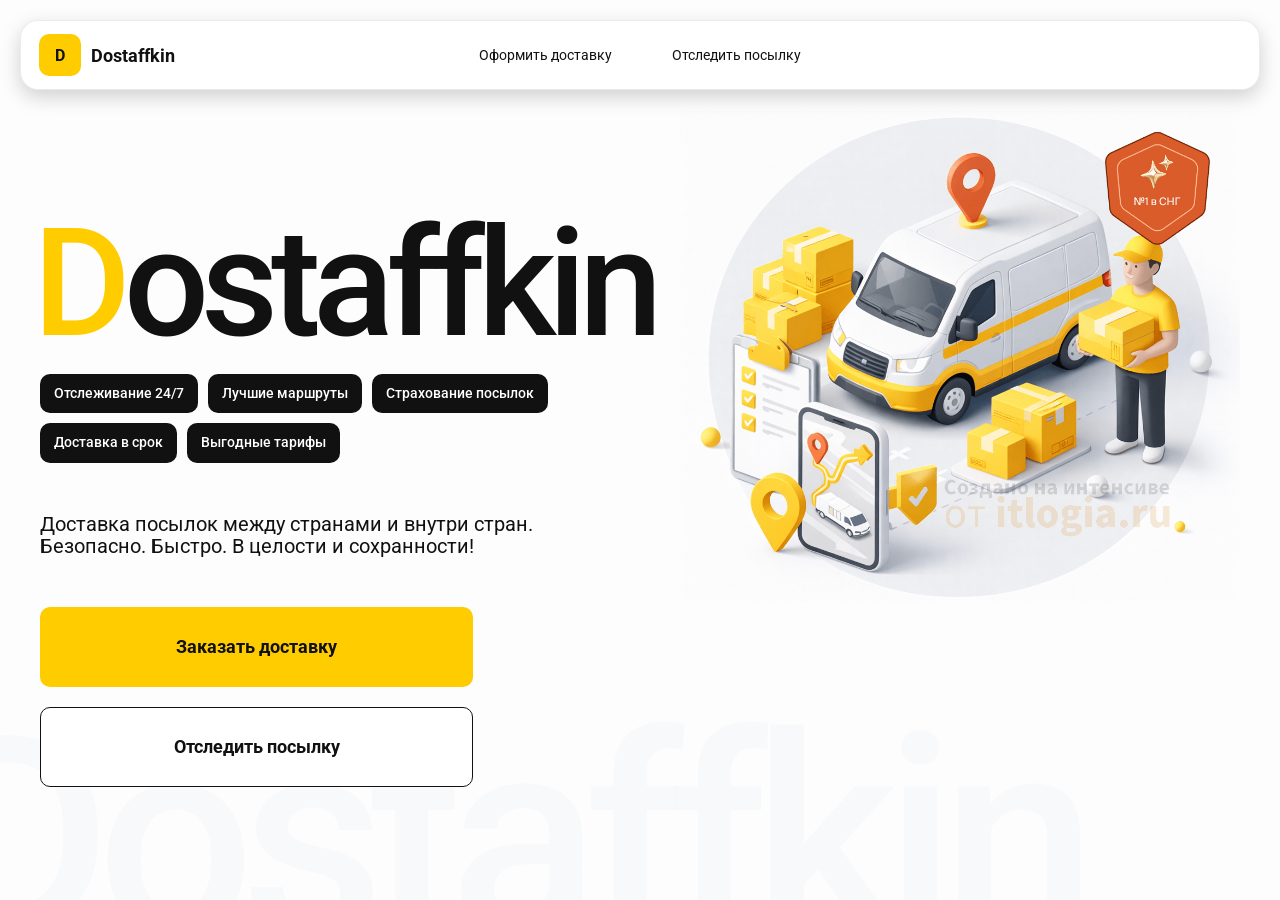
==== index.html @ ee41ed04 "homework 2" ====
<!doctype html>
<html lang="ru">
<head>
  <meta charset="utf-8"/>
  <meta name="viewport" content="width=device-width,initial-scale=1,maximum-scale=1,user-scalable=0"/>
  <title>Dostaffkin — Доставка посылок между странами и внутри стран. Безопасно. Быстро. В целости и сохранности!</title>
  <link rel="stylesheet" href="styles/base.css"/>
  <link rel="stylesheet" href="styles/base_adaptive.css"/>
  <link rel="stylesheet" href="styles/index.css"/>
  <link rel="stylesheet" href="styles/index_adaptive.css"/>
</head>
<body>
  <div class="container">
    <header class="header">
      <a class="header-brand" href="#">
        <div class="header-logo">D</div>
        <div class="header-title">Dostaffkin</div>
      </a>
      <nav class="header-menu">
        <a class="header-link" href="#">Оформить <span>доставку</span></a>
        <a class="header-link" href="#">Отследить <span>посылку</span></a>
      </nav>
    </header>

    <main class="main">
      <section class="main-info">
        <div class="main-title">
          <span>D</span>ostaffkin
        </div>
        <div class="main-features">
          <div class="main-feature">Отслеживание 24/7</div>
          <div class="main-feature">Лучшие маршруты</div>
          <div class="main-feature">Страхование посылок</div>
          <div class="main-feature">Доставка в срок</div>
          <div class="main-feature">Выгодные тарифы</div>
        </div>

        <div class="main-description">
          Доставка посылок между странами и внутри стран.
          Безопасно. Быстро. В целости и сохранности!
        </div>
        <div class="main-actions">
          <a class="button" type="button" href="./order.html">Заказать доставку</a>
          <a class="button button-white" type="button" href="./track.html">Отследить посылку</a>
        </div>
      </section>
      <div class="main-title-ghost">Dostaffkin</div>

      <section class="main-image">
        <img src="images/main-image.png" alt="Main image"/>
      </section>
    </main>
  </div>


</body>
</html>
---- styles/base.css ----
*, *::before, *::after {
    box-sizing: border-box;
}

@font-face {
    font-family: "Roboto";
    src: url("../fonts/Roboto-Regular.ttf");
    font-weight: normal;
}

@font-face {
    font-family: "Roboto";
    src: url("../fonts/Roboto-Bold.ttf");
    font-weight: bold;
}

@font-face {
    font-family: "Roboto";
    src: url("../fonts/Roboto-Medium.ttf");
    font-weight: 500;
}

html, body {
    margin: 0;
    color: #111111;
    font-family: "Roboto", sans-serif;
}

body {
    background: #FDFDFD;
}

.header {
    border-radius: 18px;
    box-shadow: 0 7px 20px 0 #0000002E;
    backdrop-filter: blur(10px);
    background: #ffffff;
    left: 20px;
    border: 1px solid rgba(0, 0, 0, 0.08);
    position: fixed;
    right: 20px;
    top: 20px;
    padding: 14px 18px;
    height: 70px;
    display: flex;
    align-items: center;
    z-index: 6;
}


.header-brand {
    display: flex;
    align-items: center;
    text-decoration: none;
    gap: 10px;
}

.header-logo {
    width: 42px;
    height: 42px;
    border-radius: 10px;
    background: #FFCC00;
    display: grid;
    place-items: center;
    font-weight: bold;
    color: #111;
}

.header-title {
    font-size: 18px;
    font-weight: bold;
    color: #111111;
    text-decoration: none;
}


.header-menu {
    display: flex;
    align-items: center;
    gap: 60px;
    margin: 0;
    position: absolute;
    left: 50%;
    transform: translateX(-50%);
}

.header-link {
    font-size: 14px;
    color: #111111;
    text-decoration: none;
}

.button {
    border: 0;
    outline: none;
    height: 44px;
    border-radius: 10px;
    font-size: 14px;
    font-weight: bold;
    cursor: pointer;
    font-family: inherit;
    transition: transform .08s ease, opacity .12s ease;
    background: #ffcc00;
    color: #111111;
    text-align: center;
    text-decoration: none;
}

.button:hover {
    background-color: #E5BC19;
}

.button:disabled {
    cursor: not-allowed;
    background-color: #FADE6E;
    color: #787878;
    transform: none;
}

.button.button-white {
    background: #ffffff;
    border: 1px solid #111111;
}

.button.button-white:hover {
    background: rgb(241 241 241);
}
---- styles/base_adaptive.css ----
@media (max-width: 767px) {
    .header {
        left: 10px;
        right: 10px;
        top: 10px;
    }

    .header-link span {
        display: none;
    }

    .header-menu {
        gap: 20px;
        justify-content: flex-start;
        margin: 0 0 0 30px;
        position: static;
        transform: none;
    }
}

@media (max-width: 420px) {
    .header-title {
        display: none;
    }
}

@media (max-width: 374px) {
    .header-menu {
        gap: 10px;
        margin: 0 0 0 10px;
    }
}
---- styles/index.css ----
.container {
    overflow: hidden;
    min-height: 100vh;
}

.main {
    padding: 111px 40px 40px;
    position: relative;
    display: flex;
}

.main-info {
    max-width: 840px;
    width: 100%;
    position: relative;
}

.main-title {
    margin-top: 98px;
    font-weight: 500;
    font-size: 200px;
    line-height: 1;
    letter-spacing: -0.05em;
    color: #111111;
    left: -15px;
    position: relative;
}

.main-title span {
    color: #ffcc00;
}

.main-features {
    margin-top: 15px;
    display: flex;
    flex-wrap: wrap;
    gap: 10px;
}

.main-feature {
    background: #111111;
    color: #ffffff;
    padding: 12px 14px;
    font-weight: 500;
    font-size: 14px;
    line-height: 1.1;
    border-radius: 10px;
}

.main-description {
    margin-top: 50px;
    max-width: 500px;
    font-size: 20px;
    line-height: 1.1;
    color: #111111;
}

.main-actions {
    margin-top: 50px;
    display: flex;
    flex-direction: column;
    gap: 20px;
}

.main-actions .button {
    height: 80px;
    width: 433px;
    font-size: 18px;
    font-weight: bold;
    place-items: center;
    display: grid;
}

.main-title-ghost {
    position: absolute;
    z-index: -1;
    left: -70px;
    bottom: -150px;
    font-weight: 500;
    font-size: 278px;
    line-height: 1;
    letter-spacing: -0.05em;
    color: #ECEDF04D;
}

.main-image {
    width: 1024px;
    top: 100px;
    z-index: -2;
}

.main-image img {
    width: 100%;
    max-width: 1024px;
    height: auto;
    display: block;
}
---- styles/index_adaptive.css ----
@media (max-width: 1760px) {
    .main-title {
        font-size: 150px;
        left: -7px;
    }

    .main-info {
        max-width: 640px;
    }
}

@media (max-width: 1200px) {
    .main-info {
        max-width: 540px;
    }

    .main {
        padding: 111px 20px 20px;
    }

    .main-title {
        font-size: 120px;
        left: -4px;
    }

    .main-title-ghost {
        font-size: 220px;
    }
}

@media (max-width: 1024px) {
    .main-title {
        margin-top: 30px;
    }

    .main {
        flex-direction: column-reverse;
    }

    .main-image {
        max-width: 350px;
        position: absolute;
        left: 370px;
        top: 370px;
    }

    .main-info {
        max-width: 100%;
    }

    .main-actions {
        gap: 10px;
    }

    .main-actions .button {
        height: 50px;
        font-size: 14px;
        width: auto;
        max-width: 300px;
    }

    .main-description {
        max-width: 350px;
    }
}

@media (max-width: 570px) {
    .main-title {
        font-size: 88px;
    }

    .main-description {
        max-width: 100%
    }

    .main-actions {
       width: 100%;
    }

    .main-actions .button {
        width: 100%;
        max-width: 100%
    }

    .main-image {
        max-width: 650px;
        position: absolute;
        left: 170px;
        top: 70px;
        opacity: 0.2;
    }
}

@media (max-width: 400px) {
    .main-title {
        font-size: 70px;
    }
}
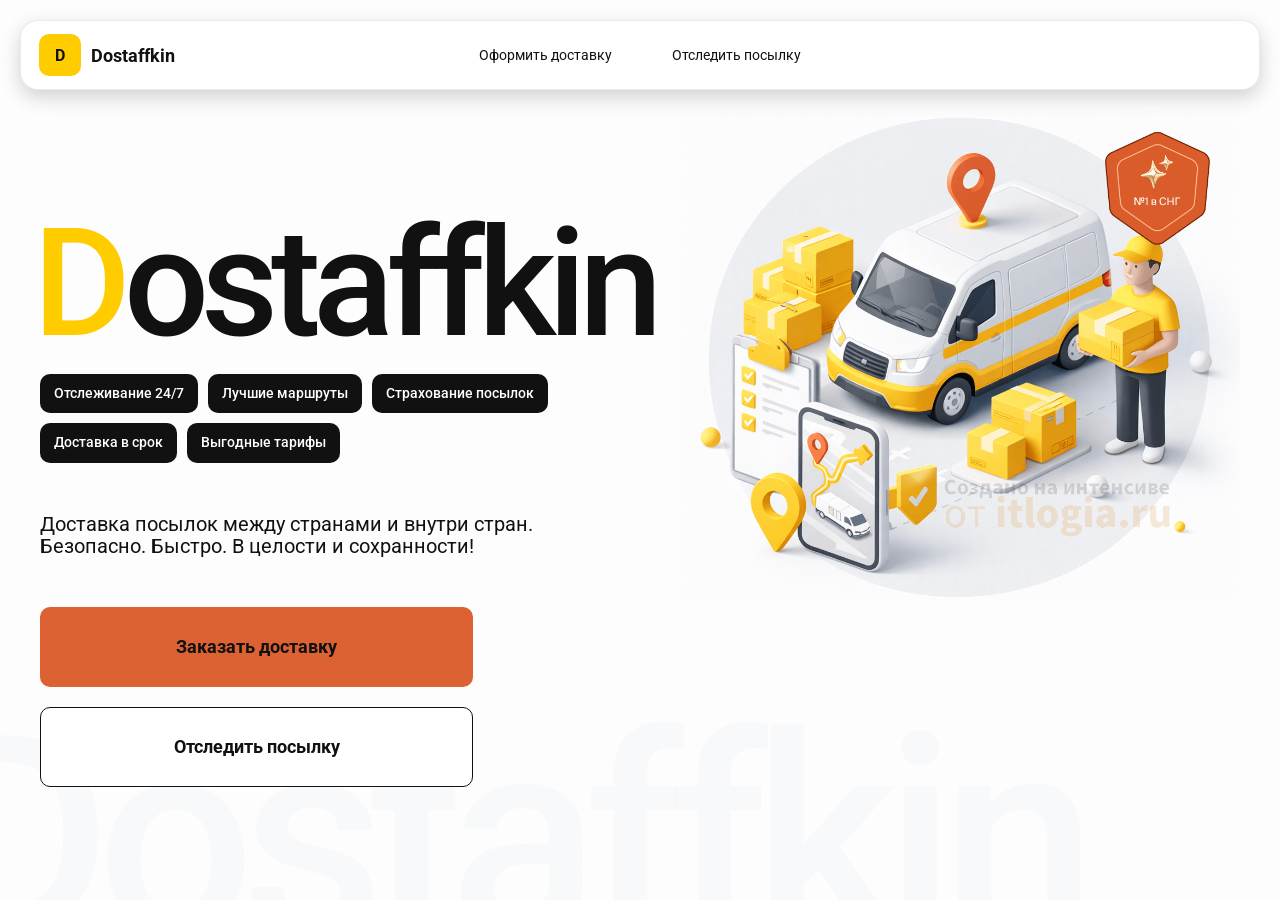
==== commit 169caaeb: "dqy 3 lesson and homework. Updated the workflow" ====
--- a/index.html
+++ b/index.html
@@ -17,8 +17,8 @@
         <div class="header-title">Dostaffkin</div>
       </a>
       <nav class="header-menu">
-        <a class="header-link" href="#">Оформить <span>доставку</span></a>
-        <a class="header-link" href="#">Отследить <span>посылку</span></a>
+        <a class="header-link" href="./order.html">Оформить <span>доставку</span></a>
+        <a class="header-link" href="./track.html">Отследить <span>посылку</span></a>
       </nav>
     </header>
 
--- a/styles/base.css
+++ b/styles/base.css
@@ -100,7 +100,7 @@
     cursor: pointer;
     font-family: inherit;
     transition: transform .08s ease, opacity .12s ease;
-    background: #ffcc00;
+    background: #DC6133;
     color: #111111;
     text-align: center;
     text-decoration: none;
@@ -124,4 +124,74 @@
 
 .button.button-white:hover {
     background: rgb(241 241 241);
+}
+
+.main-field {
+    display: flex;
+    align-items: center;
+    margin-top: 6px;
+    gap: 10px;
+    border: 1px solid #1111111A;
+    background: #FAFAFA;
+    border-radius: 10px;
+    padding: 10px 12px;
+    position: relative;
+    box-sizing: border-box;
+    height: 50px;
+}
+
+.main-field.textarea {
+    height: auto;
+}
+
+.main-pin {
+    width: 28px;
+    height: 28px;
+    border-radius: 10px;
+    background: rgba(17, 17, 17, 0.08);
+    display: grid;
+    place-items: center;
+    flex: 0 0 auto;
+    position: relative;
+}
+
+.main-pin::before {
+    content: "";
+    width: 8px;
+    height: 8px;
+    border-radius: 999px;
+    background: orange;
+    opacity: .75;
+    display: block;
+}
+
+.main-field:last-child .main-pin::before {
+    background: green;
+    opacity: .85;
+}
+
+input, textarea {
+    width: 100%;
+    border: 0;
+    outline: none;
+    background: transparent;
+    font-size: 14px;
+    color: #111111;
+    font-family: inherit;
+}
+
+textarea {
+    resize: vertical;
+    min-height: 72px;
+    padding: 2px 0;
+}
+
+input::placeholder, textarea::placeholder {
+    color: #7C7C7C;
+}
+
+.main-field:focus-within {
+    border-color: rgba(0, 0, 0, 0.20);
+    box-shadow: 0 0 0 4px rgba(255, 204, 0, 0.35);
+    background: rgba(255, 255, 255, 0.75);
 }
